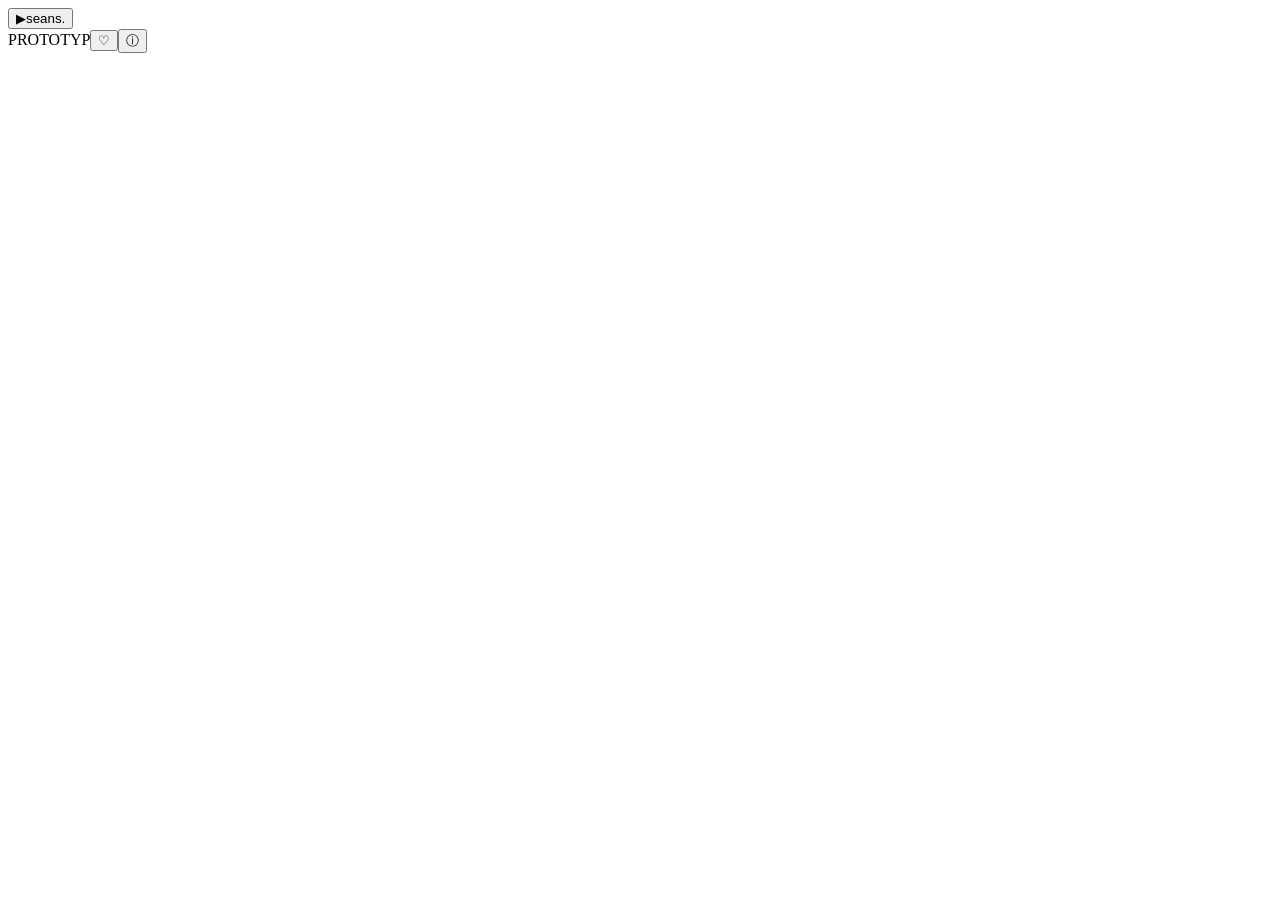
==== film-duel/index.html @ 644b2539 "Publish Seans mobile web application entry point" ====
<!doctype html>
<html lang="pl">
<head>
<meta charset="utf-8"><meta name="viewport" content="width=device-width,initial-scale=1,viewport-fit=cover">
<meta name="theme-color" content="#111310"><meta name="apple-mobile-web-app-capable" content="yes"><meta name="apple-mobile-web-app-title" content="Seans"><meta name="apple-mobile-web-app-status-bar-style" content="black-translucent">
<meta name="robots" content="noindex,nofollow"><meta name="referrer" content="strict-origin-when-cross-origin">
<title>Seans — wybierz film, nie przewijaj</title>
<link rel="icon" href="data:image/svg+xml,%3Csvg xmlns='http://www.w3.org/2000/svg' viewBox='0 0 100 100'%3E%3Crect width='100' height='100' rx='26' fill='%23111310'/%3E%3Cpath d='M38 23L77 50L38 77Z' fill='%23d9fa70'/%3E%3C/svg%3E">
<link rel="stylesheet" href="style.css">
</head>
<body>
<div class="shell"><header><button class="brand" data-action="home" aria-label="Seans, strona główna"><span class="brand-icon">▶</span>seans<span class="brand-dot">.</span></button><div class="header-right"><span class="beta">PROTOTYP</span><button class="icon-btn" data-action="library" aria-label="Moje filmy">♡</button><button class="icon-btn" data-action="about" aria-label="Informacje o aplikacji">ⓘ</button></div></header><main id="app" aria-live="polite"></main><footer id="footer"></footer></div>
<dialog id="sheet"><div id="sheet-content"></div><button class="sheet-close icon-btn" data-action="close" aria-label="Zamknij">×</button></dialog>
<div id="toast" role="status"></div><noscript>Do działania Seansu potrzebny jest JavaScript.</noscript>
<script src="core.js"></script><script src="app.js"></script>
</body></html>
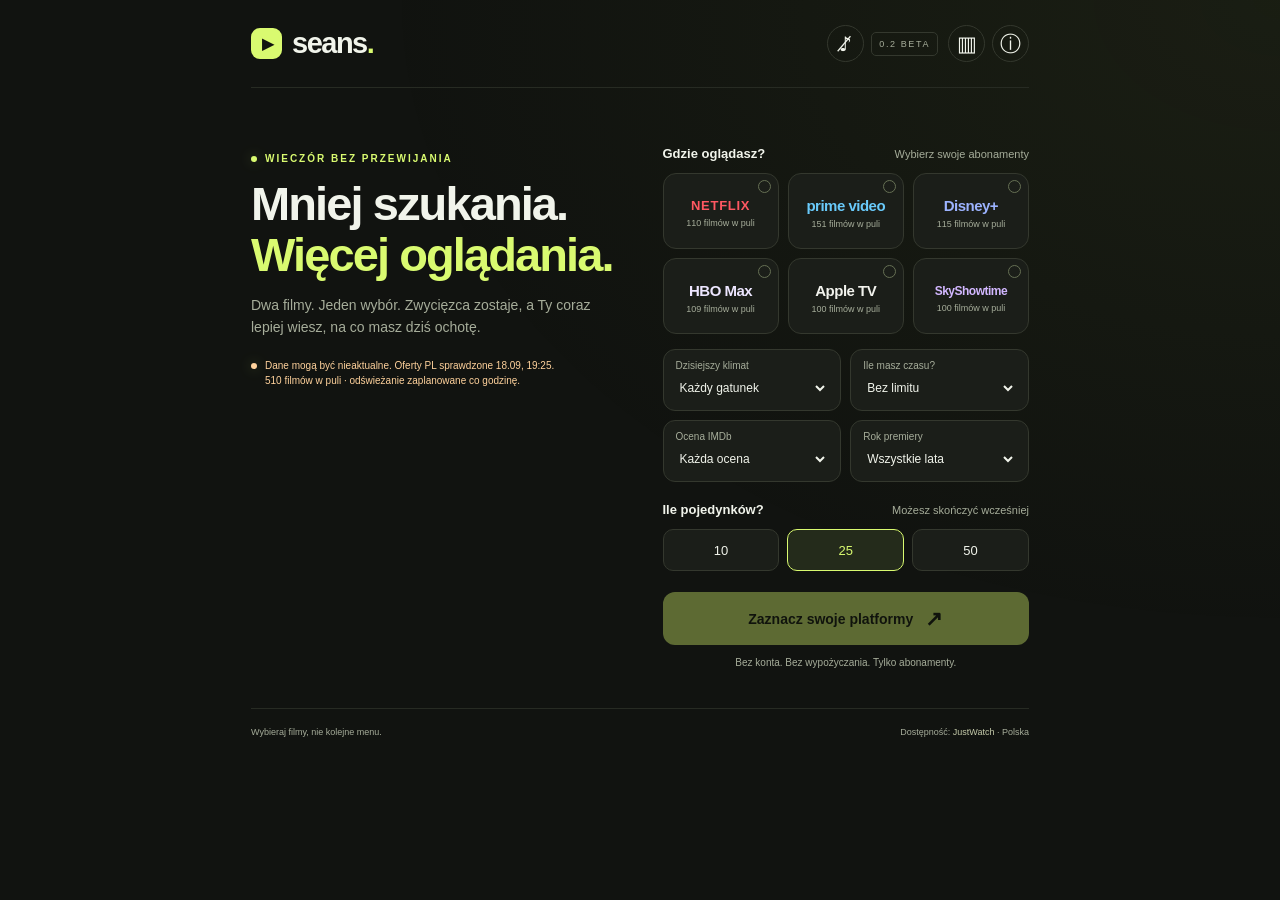
==== commit 7da1531a: "Wire Seans 0.2 assets on isolated release branch, preserving original prototype URL" ====
--- a/film-duel/index.html
+++ b/film-duel/index.html
@@ -4,13 +4,15 @@
 <meta charset="utf-8"><meta name="viewport" content="width=device-width,initial-scale=1,viewport-fit=cover">
 <meta name="theme-color" content="#111310"><meta name="apple-mobile-web-app-capable" content="yes"><meta name="apple-mobile-web-app-title" content="Seans"><meta name="apple-mobile-web-app-status-bar-style" content="black-translucent">
 <meta name="robots" content="noindex,nofollow"><meta name="referrer" content="strict-origin-when-cross-origin">
-<title>Seans — wybierz film, nie przewijaj</title>
+<title>Seans 0.2 — wybierz film, nie przewijaj</title>
 <link rel="icon" href="data:image/svg+xml,%3Csvg xmlns='http://www.w3.org/2000/svg' viewBox='0 0 100 100'%3E%3Crect width='100' height='100' rx='26' fill='%23111310'/%3E%3Cpath d='M38 23L77 50L38 77Z' fill='%23d9fa70'/%3E%3C/svg%3E">
 <link rel="stylesheet" href="style.css">
+<link rel="stylesheet" href="experience-v02.css?v=020">
 </head>
 <body>
 <div class="shell"><header><button class="brand" data-action="home" aria-label="Seans, strona główna"><span class="brand-icon">▶</span>seans<span class="brand-dot">.</span></button><div class="header-right"><span class="beta">PROTOTYP</span><button class="icon-btn" data-action="library" aria-label="Moje filmy">♡</button><button class="icon-btn" data-action="about" aria-label="Informacje o aplikacji">ⓘ</button></div></header><main id="app" aria-live="polite"></main><footer id="footer"></footer></div>
 <dialog id="sheet"><div id="sheet-content"></div><button class="sheet-close icon-btn" data-action="close" aria-label="Zamknij">×</button></dialog>
 <div id="toast" role="status"></div><noscript>Do działania Seansu potrzebny jest JavaScript.</noscript>
 <script src="core.js"></script><script src="app.js"></script>
+<script src="ledger-v02.js?v=020"></script><script src="effects-v02.js?v=020"></script><script src="views-v02.js?v=020"></script><script src="experience-v02.js?v=020"></script>
 </body></html>
--- a/film-duel/style.css
+++ b/film-duel/style.css
@@ -0,0 +1 @@
+:root{color-scheme:dark;--bg:#111310;--panel:#1b1e19;--line:#34382e;--muted:#a6ad9a;--text:#f1f4eb;--lime:#d9fa70;--warm:#ffd29c;font-family:-apple-system,BlinkMacSystemFont,"Segoe UI",sans-serif}*{box-sizing:border-box}body{margin:0;background:var(--bg);color:var(--text);min-height:100dvh}body:before{content:"";position:fixed;inset:0;pointer-events:none;background:radial-gradient(ellipse at 100% 0,rgba(156,189,63,.065),transparent 50%);z-index:-1}button,input,select{font:inherit}button,a,select{-webkit-tap-highlight-color:transparent;touch-action:manipulation}button{cursor:pointer}button:disabled{opacity:.38;cursor:not-allowed}button:focus-visible,a:focus-visible,select:focus-visible{outline:2px solid var(--lime);outline-offset:4px}button{color:inherit}a{color:var(--lime);text-decoration:none}a:hover{text-decoration:underline}.shell{width:min(100%,850px);margin:0 auto;padding:0 22px;padding-top:env(safe-area-inset-top)}header{display:flex;align-items:center;justify-content:space-between;height:88px;border-bottom:1px solid #272b23;margin-bottom:30px}.brand{padding:0;border:0;background:none;display:flex;align-items:center;letter-spacing:-1.5px;font-size:29px;font-weight:850}.brand-icon{width:31px;height:31px;display:grid;place-items:center;border-radius:9px;background:var(--lime);color:var(--bg);font-size:15px;padding-left:2px;margin-right:10px;letter-spacing:0}.brand-dot{color:var(--lime)}.header-right{display:flex;align-items:center;gap:7px}.beta{font-size:9px;letter-spacing:1.6px;color:var(--muted);border:1px solid var(--line);padding:6px 7px;border-radius:5px;margin-right:3px}.icon-btn{border:1px solid var(--line);background:transparent;width:37px;height:37px;border-radius:50%;font-size:21px;display:grid;place-items:center}.eyebrow{font-size:10px;font-weight:750;color:var(--lime);letter-spacing:2px;text-transform:uppercase;display:flex;align-items:center;gap:8px}.dot{display:inline-block;width:6px;height:6px;border-radius:50%;background:var(--lime);box-shadow:0 0 14px #d9fa7055}.hero{padding:4px 0 24px}.hero h1{font-size:clamp(35px,7vw,54px);line-height:1.09;letter-spacing:-1.9px;margin:14px 0 15px;font-weight:780}.hero h1 span{color:var(--lime)}p{line-height:1.55}.hero p{max-width:480px;margin:0;color:var(--muted);font-size:14px}.section-label{display:flex;align-items:center;justify-content:space-between;gap:12px;margin:20px 0 12px;font-size:13px;font-weight:650}.section-label small{font-size:11px;color:var(--muted);font-weight:400}.service-grid{display:grid;grid-template-columns:repeat(3,minmax(0,1fr));gap:9px}.service{position:relative;min-height:76px;border:1px solid var(--line);border-radius:13px;background:var(--panel);padding:13px 6px 9px;transition:background .15s,border .15s}.service[aria-pressed=true]{border-color:var(--lime);background:#272e1c}.service .check{position:absolute;right:7px;top:6px;font-size:9px;width:13px;height:13px;border-radius:50%;display:grid;place-items:center;border:1px solid #667054;color:transparent}.service[aria-pressed=true] .check{background:var(--lime);border-color:var(--lime);color:#111310}.service strong{display:block;font-size:15px;letter-spacing:-.5px}.service[data-service=netflix] strong{color:#ff5862;font-weight:900;letter-spacing:.7px;font-size:13px}.service[data-service=prime] strong{color:#69cafa}.service[data-service=disney] strong{color:#9cb3ff}.service[data-service=max] strong{color:#ede6ff}.service[data-service=apple] strong{color:#f2f3ed}.service[data-service=sky] strong{font-size:12px;color:#d2b7ff}.service small{display:block;font-size:9px;color:var(--muted);margin-top:5px}.filter-grid{display:grid;grid-template-columns:1fr 1fr;gap:9px;margin-top:15px}.field{display:block;background:var(--panel);border:1px solid var(--line);border-radius:12px;padding:10px 12px}.field span{display:block;font-size:10px;color:var(--muted);margin-bottom:5px}.field select{display:block;background:transparent;color:var(--text);border:0;width:100%;padding:0 16px 0 0;font-size:12px;min-height:24px}.field option{background:#1b1e19}.segments{display:flex;gap:8px}.segment{flex:1;border:1px solid var(--line);border-radius:10px;background:var(--panel);min-height:42px;font-size:13px}.segment[aria-pressed=true]{border-color:var(--lime);color:var(--lime);background:#242b1b}.primary{border:0;display:flex;justify-content:center;align-items:center;gap:12px;width:100%;min-height:53px;background:var(--lime);color:#11160a;border-radius:12px;font-size:14px;font-weight:750;text-decoration:none!important}.primary .arrow{font-size:21px}.start-wrap{margin-top:24px}.help-line{font-size:10px;color:var(--muted);text-align:center;line-height:1.55;margin:10px 0}.status{display:flex;align-items:flex-start;gap:8px;font-size:10px;color:var(--muted);line-height:1.55;margin-top:19px}.status .dot{flex:none;margin-top:5px}.status.stale{color:var(--warm)}.status.stale .dot{background:var(--warm)}.text-btn{background:none;border:0;color:var(--muted);font-size:12px;padding:11px 6px;min-height:40px}.text-btn:hover{color:var(--text)}.notice{background:#272617;border:1px solid #49442c;border-radius:12px;padding:12px 14px;font-size:12px;color:var(--warm);line-height:1.5;margin:14px 0}.error-box{padding:20px;background:var(--panel);border:1px solid var(--line);border-radius:14px}.error-box h2{font-size:19px}.error-box p{font-size:13px;color:var(--muted)}.loader{padding:38px 10px;text-align:center}.spinner{border:2px solid var(--line);border-top-color:var(--lime);width:36px;height:36px;border-radius:50%;animation:spin .75s linear infinite;margin:0 auto 18px}@keyframes spin{to{transform:rotate(360deg)}}.loader h2{font-size:20px;letter-spacing:-.5px}.loader p{font-size:12px;color:var(--muted)}.duel-top{display:flex;justify-content:space-between;align-items:center;font-size:11px;color:var(--muted)}.duel-top strong{color:var(--text)}.progress{height:3px;border-radius:4px;background:var(--line);overflow:hidden;margin:12px 0 23px}.progress div{background:var(--lime);height:100%;transition:width .22s}.duel-title h1{font-size:27px;letter-spacing:-1px;margin:0 0 8px}.duel-title p{font-size:12px;color:var(--muted);margin:0 0 22px}.duel{display:grid;grid-template-columns:1fr 1fr;gap:12px;position:relative;align-items:start}.versus{position:absolute;z-index:2;left:50%;top:115px;transform:translateX(-50%);width:33px;height:33px;border-radius:50%;border:3px solid var(--bg);background:var(--lime);display:grid;place-items:center;font-size:9px;font-weight:850;color:#17200a;pointer-events:none}.movie{min-width:0;animation:appear .18s ease-out}.poster-wrap{position:relative;aspect-ratio:2/3;border-radius:13px;background:linear-gradient(130deg,#353e2a,#1b2018);overflow:hidden;border:1px solid #373e2f}.poster{width:100%;height:100%;object-fit:cover;display:block;transition:transform .2s}.poster-button{padding:0;background:none;border:0;width:100%;display:block;text-align:inherit}.poster-button:active .poster{transform:scale(1.035)}.poster-fallback{position:absolute;inset:0;display:flex;align-items:center;justify-content:center;padding:16px;font-size:24px;letter-spacing:-.9px;text-align:center;font-weight:750;color:#b5c496;z-index:0}.poster{position:relative;z-index:1}.poster-badge{position:absolute;top:9px;left:7px;right:7px;z-index:2;display:flex;justify-content:space-between;gap:5px}.badge{display:inline-flex;align-items:center;padding:5px 7px;border-radius:6px;background:#111310df;color:#fff;font-size:9px;font-weight:650;backdrop-filter:blur(10px)}.badge.champ{background:var(--lime);color:#18200d}.badge.rating{color:#f5e7ad}.movie h2{font-size:15px;letter-spacing:-.3px;line-height:1.25;margin:12px 0 6px;min-height:38px;display:-webkit-box;-webkit-line-clamp:2;-webkit-box-orient:vertical;overflow:hidden}.movie-meta{font-size:10px;color:var(--muted);min-height:29px;line-height:1.5}.provider-tags{display:flex;flex-wrap:wrap;gap:4px;margin:8px 0 10px;min-height:21px}.provider-tag{border:1px solid var(--line);padding:3px 5px;border-radius:4px;font-size:8px;color:#d7ddce;line-height:1.25}.pick{min-height:43px;font-size:12px;border-radius:9px}.movie-tools{display:flex;align-items:center;justify-content:space-between;margin:4px -3px}.movie-tools .text-btn{font-size:10px;padding:9px 3px}.duel-actions{display:flex;justify-content:space-between;align-items:center;border-top:1px solid #2b3025;margin-top:16px;padding-top:8px}.secondary{border:1px solid var(--line);background:var(--panel);border-radius:11px;padding:11px 16px;font-size:12px;min-height:43px;display:flex;justify-content:center;align-items:center;gap:7px}.finish{border-color:#58643a;color:var(--lime)}.winner{text-align:center;padding-top:8px}.winner h1{font-size:34px;letter-spacing:-1.3px;margin:14px 0 8px}.winner-intro{font-size:12px;color:var(--muted);margin:0 0 23px}.winner .poster-wrap{width:180px;margin:0 auto;box-shadow:0 16px 60px #0008}.winner h2{font-size:27px;letter-spacing:-1px;margin:22px 0 7px;line-height:1.15}.winner .summary{font-size:13px;color:var(--muted);max-width:540px;margin:15px auto 21px;line-height:1.6;text-align:left}.winner .provider-tags{justify-content:center}.watch-links{display:grid;gap:9px;margin-top:20px}.winner-actions{display:grid;grid-template-columns:1fr 1fr;gap:9px;margin-top:12px}.winner-bottom{display:flex;justify-content:center;margin-top:15px;gap:14px}.library h1{font-size:28px;letter-spacing:-1px}.library-row{display:flex;align-items:center;gap:12px;border-bottom:1px solid var(--line);padding:13px 0}.library-row img{width:42px;height:63px;border-radius:5px;object-fit:cover}.library-row .info{flex:1;min-width:0}.library-row h3{font-size:13px;margin:0 0 5px}.library-row p{font-size:10px;color:var(--muted);margin:0}.library-row .text-btn{font-size:10px}footer{margin:27px 0 0;padding:17px 0 calc(18px + env(safe-area-inset-bottom));border-top:1px solid #272b23;display:flex;flex-wrap:wrap;justify-content:space-between;gap:8px;font-size:9px;color:var(--muted);line-height:1.5}footer a{color:#c5cbaa}dialog{position:fixed;border:1px solid var(--line);border-radius:22px;background:#1b1e19;color:var(--text);padding:31px 24px 25px;width:calc(100% - 24px);max-width:550px;max-height:85dvh;overflow-y:auto}dialog::backdrop{background:#000b;backdrop-filter:blur(6px)}.sheet-close{position:absolute;right:13px;top:13px;background:#1b1e19}dialog h2{font-size:25px;letter-spacing:-.6px;padding-right:30px;margin:9px 0 17px}dialog h3{font-size:13px;margin-top:24px}dialog p{font-size:13px;color:var(--muted);line-height:1.65}dialog .small{font-size:10px}dialog .detail-poster{width:94px;border-radius:8px;float:left;margin:0 15px 10px 0}dialog .description{clear:both;padding-top:12px}.source-block{border-top:1px solid var(--line);padding-top:12px;margin-top:20px}.danger{color:#ffb4a5}.inline-link{font-size:12px;display:inline-block;padding:10px 0}.sr-only{position:absolute;width:1px;height:1px;overflow:hidden;clip:rect(0,0,0,0);white-space:nowrap}#toast{position:fixed;bottom:calc(23px + env(safe-area-inset-bottom));left:50%;transform:translate(-50%,20px);width:max-content;max-width:calc(100% - 32px);border:1px solid #657448;background:#27321e;color:var(--text);border-radius:12px;padding:13px 19px;font-size:12px;z-index:1000;opacity:0;pointer-events:none;transition:opacity .18s,transform .18s}#toast.show{opacity:1;transform:translate(-50%,0)}@keyframes appear{from{opacity:.5;transform:translateY(5px)}to{opacity:1;transform:translateY(0)}}@media(min-width:650px){.shell{padding-left:36px;padding-right:36px}header{margin-bottom:38px}.home-layout{display:grid;grid-template-columns:1fr 1fr;gap:45px}.hero h1{font-size:47px}.hero{padding-top:27px}.service-grid{grid-template-columns:repeat(3,1fr)}.duel{gap:28px;max-width:580px;margin:auto}.duel-title,.duel-top,.progress,.duel-actions,.duel-end{max-width:580px;margin-left:auto;margin-right:auto}.versus{top:160px;width:42px;height:42px;font-size:11px}.movie h2{font-size:20px;min-height:50px}.movie-meta{font-size:12px}.provider-tag{font-size:10px}.movie-tools .text-btn{font-size:12px}.poster-badge{left:11px;right:11px;top:12px}.badge{font-size:11px}.watch-links,.winner-actions,.winner-bottom{max-width:440px;margin-left:auto;margin-right:auto}.winner .poster-wrap{width:210px}.winner h1{font-size:43px}.start-wrap{margin-top:21px}}@media(max-width:355px){.shell{padding-left:15px;padding-right:15px}.hero h1{font-size:32px}.beta{display:none}.duel{gap:9px}.movie h2{font-size:13px}.badge{font-size:8px;padding:4px 5px}.service strong{font-size:13px}}@media(prefers-reduced-motion:reduce){*{animation:none!important;transition:none!important;scroll-behavior:auto!important}}
--- a/film-duel/experience-v02.css
+++ b/film-duel/experience-v02.css
@@ -0,0 +1,59 @@
+/* Seans 0.2: motion, quiet feedback and readable local history. */
+.movie { animation: none; }
+.duel { isolation:isolate; }
+.poster-wrap { transition: box-shadow .18s, border-color .18s; }
+.picked-card .poster-wrap { border-color:var(--lime); box-shadow:0 0 0 2px var(--lime),0 0 32px #d9fa7026; }
+.streak-line { font-size:9px; font-weight:600; color:var(--muted); min-height:20px; padding-top:8px; letter-spacing:.05px; }
+.streak-line.is-champion { color:var(--lime); }
+.movie h2 { margin-top:6px; }
+.sound-button[aria-pressed=true] { color:var(--lime); border-color:#657448; background:#29341f; }
+.sound-button { font-size:20px; }
+.header-right { gap:7px; }
+.winner { position:relative; isolation:isolate; }
+.winner:before { content:''; position:absolute; pointer-events:none; z-index:-1; inset:10px -12px auto; height:520px; background:radial-gradient(ellipse at 50% 42%,#d9fa7015,transparent 64%); }
+.winner .poster-wrap { transform-origin:top left; }
+.session-stats,.history-stats { display:grid; gap:8px; margin:24px auto 8px; max-width:580px; }
+.session-stats { grid-template-columns:repeat(3,minmax(0,1fr)); }
+.history-stats { grid-template-columns:repeat(2,minmax(0,1fr)); }
+.stat-tile { min-width:0; border:1px solid var(--line); background:#1b2017; padding:14px 8px; border-radius:12px; text-align:center; }
+.stat-tile strong { display:block; color:var(--lime); font-size:22px; letter-spacing:-.7px; font-variant-numeric:tabular-nums; }
+.stat-tile span { display:block; color:var(--muted); font-size:10px; line-height:1.4; margin-top:6px; }
+.session-stats .stat-tile strong { font-size:17px; }
+.metric-note { color:var(--muted); font-size:9px; line-height:1.5; text-align:center; max-width:500px; margin:8px auto 16px; }
+.review-box { text-align:left; border:1px solid var(--line); background:var(--panel); border-radius:12px; padding:12px 14px; margin:14px auto; max-width:580px; }
+.review-top { display:flex; align-items:center; justify-content:space-between; gap:8px; }
+.review-top strong { font-size:12px; }
+.review-top .text-btn { font-size:11px; padding:8px 3px; }
+.review-box p { font-size:10px; color:var(--muted); margin:2px 0; }
+.review-score>span { font-size:10px; color:var(--muted); }
+.rating-buttons { display:flex; gap:6px; margin-top:8px; }
+.rating-buttons button { flex:1; min-height:40px; border-radius:8px; border:1px solid var(--line); background:var(--bg); font-size:12px; }
+.rating-buttons button[aria-pressed=true] { color:#16220a; background:var(--lime); border-color:var(--lime); }
+.seans-history { max-width:680px; margin:auto; }
+.seans-history h1 { font-size:34px; letter-spacing:-1px; margin-bottom:12px; }
+.left { text-align:left; }
+.history-tabs { display:flex; border-bottom:1px solid var(--line); margin:24px 0 18px; gap:8px; }
+.history-tabs button { flex:1; border:0; border-bottom:2px solid transparent; background:none; font-size:12px; min-height:46px; color:var(--muted); }
+.history-tabs button[aria-selected=true] { color:var(--lime); border-bottom-color:var(--lime); }
+.history-card { border:1px solid var(--line); padding:18px; border-radius:16px; margin-bottom:16px; background:#161a13; }
+.history-head { display:flex; gap:14px; align-items:center; }
+.history-head>div { min-width:0; }
+.history-poster { width:66px; height:99px; object-fit:cover; border-radius:7px; }
+.history-head .eyebrow { font-size:9px; margin-bottom:7px; }
+.history-head h2 { font-size:19px; margin:0 0 7px; line-height:1.2; }
+.history-head p { color:var(--muted); font-size:10px; margin:0 0 8px; }
+.history-status { color:var(--lime); font-size:10px; }
+.history-metrics { color:var(--muted); font-size:10px; margin:16px 0 2px; }
+.history-card .review-box { margin-bottom:0; }
+.history-actions { display:grid; gap:10px; margin-top:22px; }
+.history-empty { text-align:center; border:1px dashed var(--line); padding:32px 22px; border-radius:16px; }
+.history-empty>span { color:var(--lime); font-size:30px; }
+.history-empty h2 { font-size:20px; }
+.history-empty p { font-size:12px; color:var(--muted); }
+.followup { margin-top:24px; padding:18px; display:flex; justify-content:space-between; align-items:center; gap:16px; border:1px solid #485936; border-radius:14px; background:#222b1b; }
+.followup strong { display:block; font-size:15px; margin:8px 0; }
+.followup p { margin:0; font-size:12px; color:var(--muted); }
+.followup>div:last-child { flex-shrink:0; }
+@media(min-width:650px) { .streak-line { font-size:12px; min-height:25px; } .history-stats { grid-template-columns:repeat(4,minmax(0,1fr)); } .session-stats .stat-tile strong { font-size:22px; } }
+@media(max-width:380px) { .beta { display:none; } .stat-tile { padding:12px 5px; } .session-stats .stat-tile strong { font-size:15px; } .stat-tile span { font-size:9px; } .header-right { gap:5px; } }
+@media(prefers-reduced-motion:reduce) { .picked-card .poster-wrap { box-shadow:none; } }
